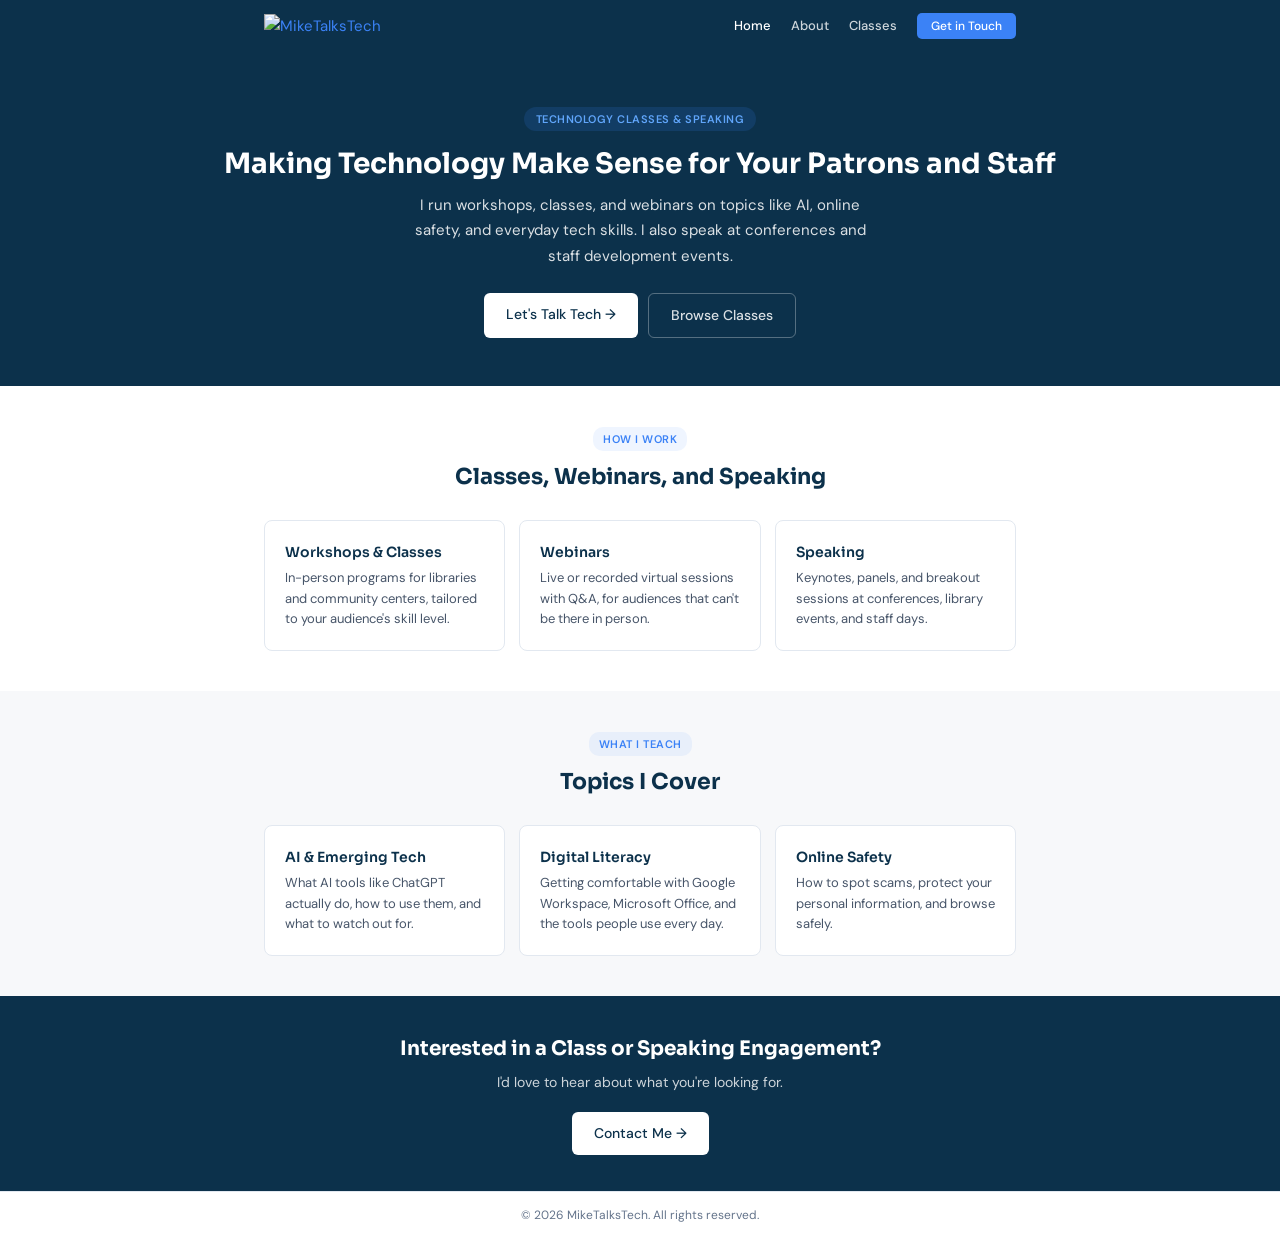
==== index.html @ 0e6a823e "Add files via upload" ====
<!DOCTYPE html>
<html lang="en">
<head>
  <meta charset="UTF-8">
  <meta name="viewport" content="width=device-width, initial-scale=1.0">
  <title>MikeTalksTech | Technology Workshops, Training & Speaking</title>
  <meta name="description" content="Workshops, classes, and talks that make technology approachable for libraries, businesses, and community organizations.">
  <link rel="stylesheet" href="style.css">
</head>
<body>

  <nav class="dark">
    <div class="nav-bar">
      <a href="index.html"><img src="images/logo.png" alt="MikeTalksTech"></a>
      <ul class="nav-links">
        <li><a href="index.html" class="on">Home</a></li>
        <li><a href="about.html">About</a></li>
        <li><a href="classes.html">Classes</a></li>
        <li><a href="contact.html" class="nav-btn">Get in Touch</a></li>
      </ul>
    </div>
  </nav>

  <section class="hero">
    <div class="hero-label">Technology Classes &amp; Speaking</div>
    <h1>Making Technology Make Sense for Your Patrons and Staff</h1>
    <p>I run workshops, classes, and webinars on topics like AI, online safety, and everyday tech skills. I also speak at conferences and staff development events.</p>
    <div class="btn-row">
      <a href="contact.html" class="btn btn-w">Let's Talk Tech &rarr;</a>
      <a href="classes.html" class="btn btn-ghost">Browse Classes</a>
    </div>
  </section>

  <section class="sec">
    <div class="w">
      <div class="sec-head">
        <div class="sec-label">How I Work</div>
        <h2>Classes, Webinars, and Speaking</h2>
      </div>
      <div class="row3">
        <div class="box">
          <h3>Workshops &amp; Classes</h3>
          <p>In-person programs for libraries and community centers, tailored to your audience's skill level.</p>
        </div>
        <div class="box">
          <h3>Webinars</h3>
          <p>Live or recorded virtual sessions with Q&amp;A, for audiences that can't be there in person.</p>
        </div>
        <div class="box">
          <h3>Speaking</h3>
          <p>Keynotes, panels, and breakout sessions at conferences, library events, and staff days.</p>
        </div>
      </div>
    </div>
  </section>

  <section class="sec sec-alt">
    <div class="w">
      <div class="sec-head">
        <div class="sec-label">What I Teach</div>
        <h2>Topics I Cover</h2>
      </div>
      <div class="row3">
        <div class="box">
          <h3>AI &amp; Emerging Tech</h3>
          <p>What AI tools like ChatGPT actually do, how to use them, and what to watch out for.</p>
        </div>
        <div class="box">
          <h3>Digital Literacy</h3>
          <p>Getting comfortable with Google Workspace, Microsoft Office, and the tools people use every day.</p>
        </div>
        <div class="box">
          <h3>Online Safety</h3>
          <p>How to spot scams, protect your personal information, and browse safely.</p>
        </div>
      </div>
    </div>
  </section>

  <section class="cta">
    <h2>Interested in a Class or Speaking Engagement?</h2>
    <p>I'd love to hear about what you're looking for.</p>
    <a href="contact.html" class="btn btn-w">Contact Me &rarr;</a>
  </section>

  <footer><p>&copy; 2026 MikeTalksTech. All rights reserved.</p></footer>

</body>
</html>
---- style.css ----
@import url('https://fonts.googleapis.com/css2?family=Sora:wght@400;500;600;700&family=DM+Sans:opsz,wght@9..40,400;9..40,500;9..40,600&display=swap');

/* Reset */
*, *::before, *::after { margin: 0; padding: 0; box-sizing: border-box; }

:root {
  --navy: #0C314B;
  --blue: #3B82F6;
  --blue-tint: #eef4ff;
  --surface: #f7f8fa;
  --text: #1e293b;
  --text-mid: #475569;
  --text-light: #64748b;
  --white: #ffffff;
  --border: #e2e8f0;
}

body {
  font-family: 'DM Sans', sans-serif;
  font-size: 15px;
  color: var(--text);
  background: var(--white);
  line-height: 1.65;
}

h1, h2, h3 { font-family: 'Sora', sans-serif; color: var(--navy); }
a { color: var(--blue); text-decoration: none; }
a:hover { color: var(--navy); }
img { max-width: 100%; display: block; }

/* Wrapper */
.w { max-width: 800px; margin: 0 auto; padding: 0 24px; }

/* ===== NAV ===== */
nav {
  border-bottom: 1px solid var(--border);
  background: var(--white);
  position: sticky;
  top: 0;
  z-index: 50;
}

nav.dark { background: var(--navy); border-bottom: none; }

.nav-bar {
  max-width: 800px;
  margin: 0 auto;
  padding: 0 24px;
  height: 50px;
  display: flex;
  align-items: center;
  justify-content: space-between;
}

.nav-bar img { height: 22px; width: auto; }

.nav-links { list-style: none; display: flex; gap: 20px; align-items: center; }

.nav-links a {
  font-size: 13px;
  font-weight: 500;
  color: var(--text-light);
}

.nav-links a:hover, .nav-links a.on { color: var(--navy); }

nav.dark .nav-links a { color: rgba(255,255,255,0.8); }
nav.dark .nav-links a:hover, nav.dark .nav-links a.on { color: #fff; }

.nav-btn {
  background: var(--blue);
  color: #fff !important;
  padding: 5px 14px;
  border-radius: 5px;
  font-size: 12px !important;
  font-weight: 500;
}

.nav-btn:hover { background: #2563eb; color: #fff !important; }

/* Mobile nav */
.menu-btn { display: none; background: none; border: none; cursor: pointer; }
.menu-btn span { display: block; width: 18px; height: 2px; background: var(--navy); margin: 4px 0; }
nav.dark .menu-btn span { background: #fff; }

/* ===== HERO ===== */
.hero {
  background: var(--navy);
  color: #fff;
  text-align: center;
  padding: 56px 24px 48px;
}

.hero h1 {
  color: #fff;
  font-size: 28px;
  font-weight: 700;
  margin-bottom: 12px;
  line-height: 1.2;
}

.hero p {
  color: rgba(255,255,255,0.85);
  font-size: 15px;
  max-width: 460px;
  margin: 0 auto 24px;
  line-height: 1.7;
}

.hero-label {
  display: inline-block;
  background: rgba(59,130,246,0.15);
  color: #60a5fa;
  font-size: 11px;
  font-weight: 600;
  letter-spacing: 0.5px;
  text-transform: uppercase;
  padding: 3px 12px;
  border-radius: 12px;
  margin-bottom: 16px;
}

/* ===== BUTTONS ===== */
.btn {
  display: inline-block;
  padding: 10px 22px;
  border-radius: 6px;
  font-family: 'DM Sans', sans-serif;
  font-size: 14px;
  font-weight: 500;
  border: none;
  cursor: pointer;
  text-align: center;
}

.btn-w { background: #fff; color: var(--navy); }
.btn-w:hover { background: #f0f0f0; color: var(--navy); }

.btn-b { background: var(--blue); color: #fff; }
.btn-b:hover { background: #2563eb; color: #fff; }

.btn-o { background: none; color: var(--navy); border: 1.5px solid var(--border); }
.btn-o:hover { border-color: var(--blue); color: var(--blue); }

.btn-ghost { background: none; color: rgba(255,255,255,0.85); border: 1.5px solid rgba(255,255,255,0.3); }
.btn-ghost:hover { color: #fff; background: rgba(255,255,255,0.06); }

.btn-row { display: flex; gap: 10px; justify-content: center; }

/* ===== SECTIONS ===== */
.sec { padding: 40px 0; }
.sec-alt { background: var(--surface); }

.sec-label {
  display: inline-block;
  background: rgba(59,130,246,0.08);
  color: var(--blue);
  font-size: 11px;
  font-weight: 600;
  letter-spacing: 0.5px;
  text-transform: uppercase;
  padding: 3px 10px;
  border-radius: 10px;
  margin-bottom: 8px;
}

.sec h2 { font-size: 22px; font-weight: 700; margin-bottom: 6px; }
.sec .sub { font-size: 14px; color: var(--text-mid); max-width: 440px; }
.sec-head { margin-bottom: 24px; text-align: center; }
.sec-head .sub { margin: 0 auto; }

/* ===== 3-COLUMN GRID ===== */
.row3 {
  display: grid;
  grid-template-columns: repeat(3, 1fr);
  gap: 14px;
}

.box {
  border: 1px solid var(--border);
  border-radius: 8px;
  padding: 20px;
  background: var(--white);
}

.box:hover { border-color: var(--blue); }

.box h3 { font-size: 14px; font-weight: 600; margin-bottom: 4px; }
.box p { font-size: 13px; color: var(--text-mid); line-height: 1.6; }

/* ===== CLASS TOPIC GROUPS ===== */
.topic-group { margin-bottom: 28px; padding-top: 24px; border-top: 1px solid var(--border); }
.topic-group:first-child { border-top: none; padding-top: 0; }
.topic-group:last-child { margin-bottom: 0; }

.topic-group h2 {
  font-size: 16px;
  font-weight: 700;
  margin-bottom: 10px;
}

.cls-grid {
  display: grid;
  grid-template-columns: repeat(3, 1fr);
  gap: 10px;
}

.cls {
  border: 1px solid var(--border);
  border-radius: 8px;
  padding: 14px 16px;
  background: var(--white);
}

.cls:hover { border-color: var(--blue); }

.cls h3 { font-size: 13px; font-weight: 600; margin-bottom: 2px; }

.cls-dur {
  font-size: 10px;
  font-weight: 500;
  color: var(--blue);
  display: block;
  margin-bottom: 6px;
}

.cls p { font-size: 12px; color: var(--text-mid); line-height: 1.55; margin: 0; }

/* ===== CTA BAR ===== */
.cta {
  background: var(--navy);
  color: #fff;
  text-align: center;
  padding: 36px 24px;
}

.cta h2 { color: #fff; font-size: 20px; margin-bottom: 6px; }
.cta p { color: rgba(255,255,255,0.8); font-size: 14px; margin-bottom: 18px; }

/* ===== PAGE HEADER ===== */
.pg-head {
  text-align: center;
  padding: 36px 0 20px;
}

.pg-head h1 { font-size: 24px; margin-bottom: 6px; }
.pg-head p { font-size: 14px; color: var(--text-mid); max-width: 420px; margin: 0 auto; }

.pg-head.dark {
  background: var(--navy);
  padding: 36px 24px 32px;
  margin-bottom: 32px;
}

.pg-head.dark h1 { color: #fff; }
.pg-head.dark p { color: rgba(255,255,255,0.8); }
.pg-head.dark .sec-label {
  background: rgba(59,130,246,0.15);
  color: #60a5fa;
}

/* ===== ABOUT ===== */
.bio {
  display: grid;
  grid-template-columns: 160px 1fr;
  gap: 28px;
  align-items: start;
}

.bio img {
  width: 160px;
  height: 160px;
  object-fit: cover;
  border-radius: 10px;
}

.bio p { font-size: 14px; color: var(--text-mid); line-height: 1.75; margin-bottom: 10px; }
.bio-btns { display: flex; gap: 8px; margin-top: 16px; }

/* ===== CONTACT ===== */
.contact-row {
  display: grid;
  grid-template-columns: 1fr 1fr;
  gap: 32px;
}

.contact-row p { font-size: 14px; color: var(--text-mid); line-height: 1.7; margin-bottom: 12px; }

.links { display: flex; gap: 8px; margin-top: 16px; }

.links a {
  width: 32px;
  height: 32px;
  border: 1px solid var(--border);
  border-radius: 6px;
  display: flex;
  align-items: center;
  justify-content: center;
  color: var(--text-light);
}

.links a:hover { border-color: var(--blue); color: var(--blue); }

.form-box {
  background: var(--surface);
  border: 1px solid var(--border);
  border-radius: 10px;
  padding: 20px;
}

.f { margin-bottom: 12px; }
.f label { display: block; font-size: 12px; font-weight: 500; color: var(--navy); margin-bottom: 3px; }

.f input, .f select, .f textarea {
  width: 100%;
  padding: 8px 10px;
  border: 1.5px solid var(--border);
  border-radius: 5px;
  font-family: 'DM Sans', sans-serif;
  font-size: 14px;
  color: var(--text);
  background: #fff;
}

.f input:focus, .f select:focus, .f textarea:focus { outline: none; border-color: var(--blue); }
.f textarea { resize: vertical; min-height: 80px; }

/* ===== FOOTER ===== */
footer {
  border-top: 1px solid var(--border);
  text-align: center;
  padding: 14px 0;
}

footer p { font-size: 12px; color: var(--text-light); }

/* ===== MOBILE ===== */
@media (max-width: 700px) {
  .nav-links { display: none; }
  .menu-btn { display: block; }
  .hero h1 { font-size: 22px; }
  .row3 { grid-template-columns: 1fr; }
  .cls-grid { grid-template-columns: 1fr; }
  .bio { grid-template-columns: 1fr; text-align: center; }
  .bio img { margin: 0 auto; }
  .bio-btns { justify-content: center; }
  .contact-row { grid-template-columns: 1fr; }
}
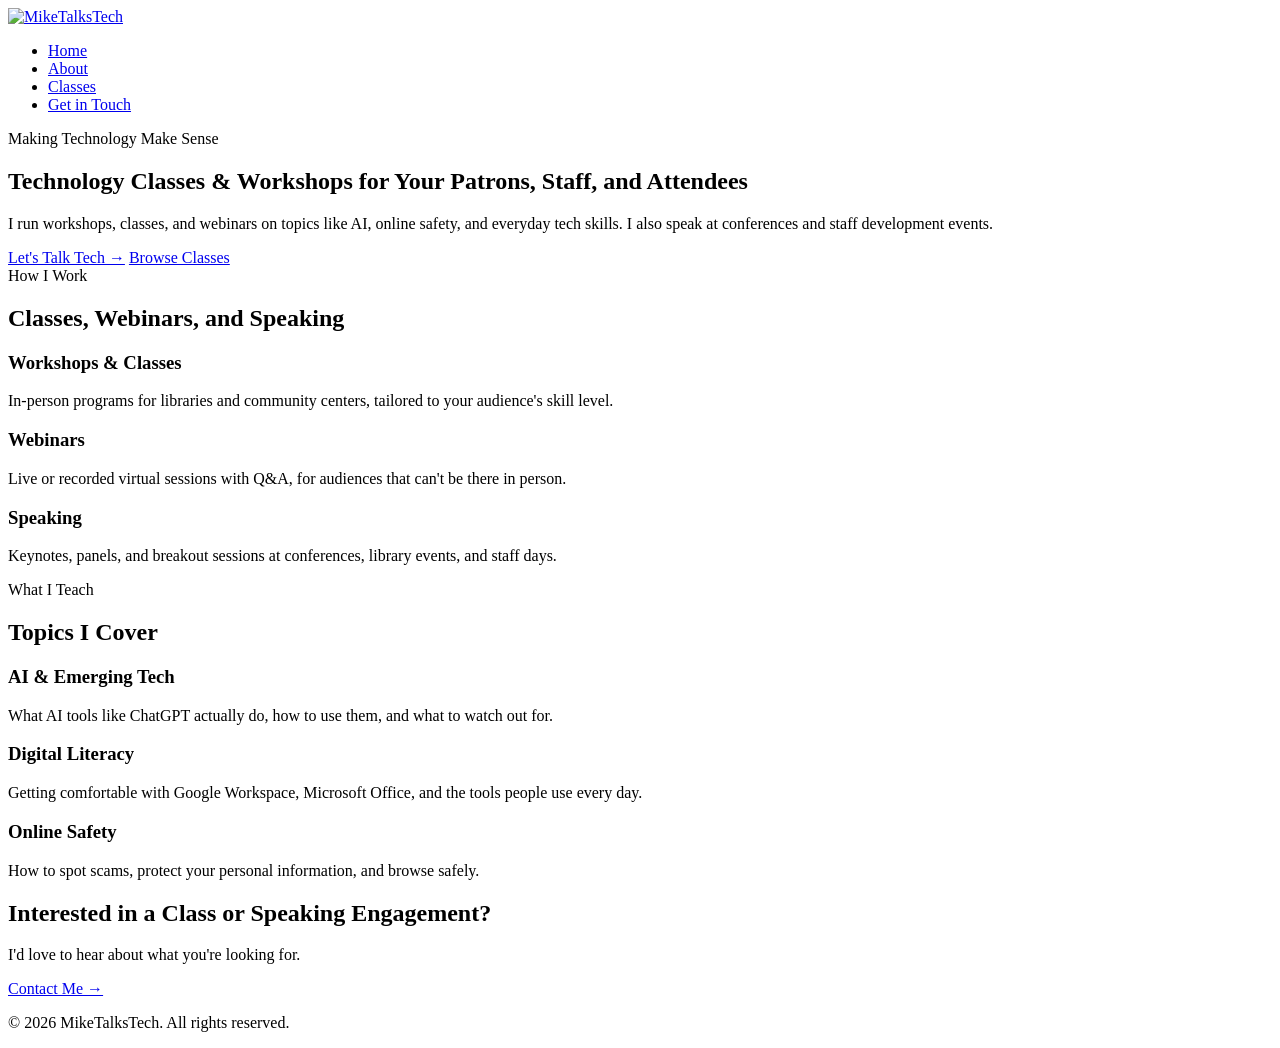
==== commit 017e1e17: "Update index.html" ====
--- a/index.html
+++ b/index.html
@@ -11,23 +11,23 @@
 
   <nav class="dark">
     <div class="nav-bar">
-      <a href="index.html"><img src="images/logo.png" alt="MikeTalksTech"></a>
+      <a href="/"><img src="images/logo.png" alt="MikeTalksTech"></a>
       <ul class="nav-links">
-        <li><a href="index.html" class="on">Home</a></li>
-        <li><a href="about.html">About</a></li>
-        <li><a href="classes.html">Classes</a></li>
-        <li><a href="contact.html" class="nav-btn">Get in Touch</a></li>
+        <li><a href="/" class="on">Home</a></li>
+        <li><a href="/about/">About</a></li>
+        <li><a href="/classes/">Classes</a></li>
+        <li><a href="/contact/" class="nav-btn">Get in Touch</a></li>
       </ul>
     </div>
   </nav>
 
   <section class="hero">
-    <div class="hero-label">Technology Classes &amp; Speaking</div>
-    <h1>Making Technology Make Sense for Your Patrons and Staff</h1>
+    <div class="hero-label">Making Technology Make Sense</div>
+    <h1>Technology Classes &amp; Workshops for Your Patrons, Staff, and Attendees</h1>
     <p>I run workshops, classes, and webinars on topics like AI, online safety, and everyday tech skills. I also speak at conferences and staff development events.</p>
     <div class="btn-row">
-      <a href="contact.html" class="btn btn-w">Let's Talk Tech &rarr;</a>
-      <a href="classes.html" class="btn btn-ghost">Browse Classes</a>
+      <a href="/contact/" class="btn btn-w">Let's Talk Tech &rarr;</a>
+      <a href="/classes/" class="btn btn-ghost">Browse Classes</a>
     </div>
   </section>
 
@@ -80,7 +80,7 @@
   <section class="cta">
     <h2>Interested in a Class or Speaking Engagement?</h2>
     <p>I'd love to hear about what you're looking for.</p>
-    <a href="contact.html" class="btn btn-w">Contact Me &rarr;</a>
+    <a href="/contact/" class="btn btn-w">Contact Me &rarr;</a>
   </section>
 
   <footer><p>&copy; 2026 MikeTalksTech. All rights reserved.</p></footer>
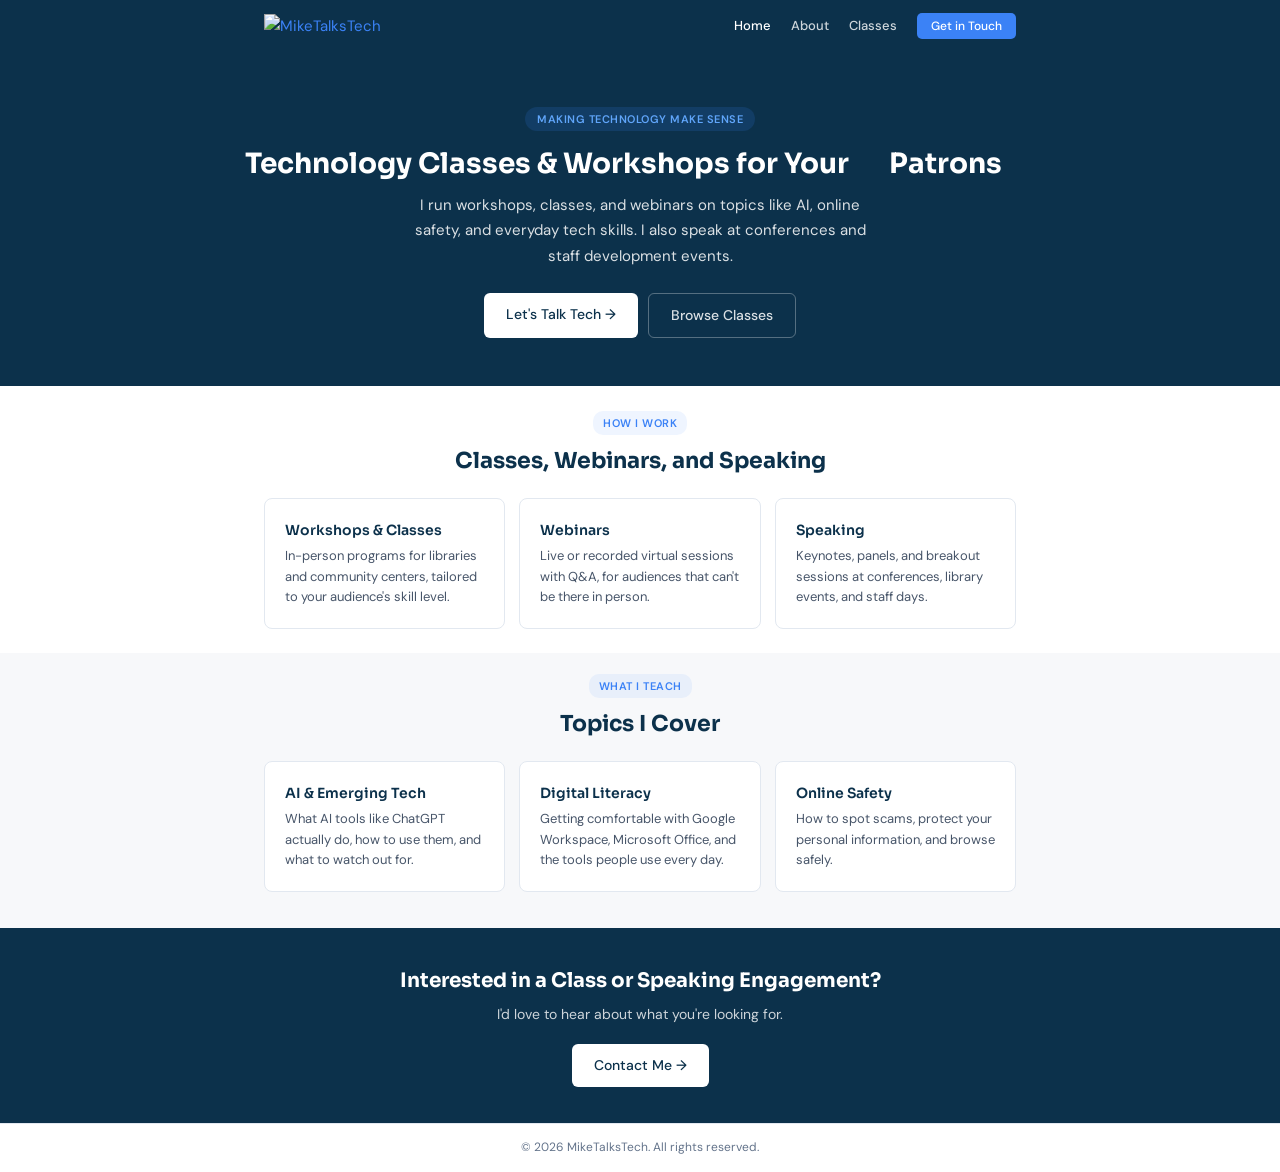
==== commit bcfd3441: "Add files via upload" ====
--- a/index.html
+++ b/index.html
@@ -23,7 +23,7 @@
 
   <section class="hero">
     <div class="hero-label">Making Technology Make Sense</div>
-    <h1>Technology Classes &amp; Workshops for Your Patrons, Staff, and Attendees</h1>
+    <h1>Technology Classes &amp; Workshops for Your <span id="rotate">Patrons</span></h1>
     <p>I run workshops, classes, and webinars on topics like AI, online safety, and everyday tech skills. I also speak at conferences and staff development events.</p>
     <div class="btn-row">
       <a href="/contact/" class="btn btn-w">Let's Talk Tech &rarr;</a>
@@ -85,5 +85,20 @@
 
   <footer><p>&copy; 2026 MikeTalksTech. All rights reserved.</p></footer>
 
+  <script>
+  (function() {
+    var words = ["Patrons", "Staff", "Library", "Community", "Organization"];
+    var el = document.getElementById("rotate");
+    var i = 0;
+    setInterval(function() {
+      el.style.opacity = 0;
+      setTimeout(function() {
+        i = (i + 1) % words.length;
+        el.textContent = words[i];
+        el.style.opacity = 1;
+      }, 300);
+    }, 2500);
+  })();
+  </script>
 </body>
 </html>
--- a/style.css
+++ b/style.css
@@ -0,0 +1,362 @@
+@import url('https://fonts.googleapis.com/css2?family=Sora:wght@400;500;600;700&family=DM+Sans:opsz,wght@9..40,400;9..40,500;9..40,600&display=swap');
+
+/* Reset */
+*, *::before, *::after { margin: 0; padding: 0; box-sizing: border-box; }
+
+:root {
+  --navy: #0C314B;
+  --blue: #3B82F6;
+  --blue-tint: #eef4ff;
+  --surface: #f7f8fa;
+  --text: #1e293b;
+  --text-mid: #475569;
+  --text-light: #64748b;
+  --white: #ffffff;
+  --border: #e2e8f0;
+}
+
+body {
+  font-family: 'DM Sans', sans-serif;
+  font-size: 15px;
+  color: var(--text);
+  background: var(--white);
+  line-height: 1.65;
+}
+
+h1, h2, h3 { font-family: 'Sora', sans-serif; color: var(--navy); }
+a { color: var(--blue); text-decoration: none; }
+a:hover { color: var(--navy); }
+img { max-width: 100%; display: block; }
+
+/* Wrapper */
+.w { max-width: 800px; margin: 0 auto; padding: 0 24px; }
+
+/* ===== NAV ===== */
+nav {
+  border-bottom: 1px solid var(--border);
+  background: var(--white);
+  position: sticky;
+  top: 0;
+  z-index: 50;
+}
+
+nav.dark { background: var(--navy); border-bottom: none; }
+
+.nav-bar {
+  max-width: 800px;
+  margin: 0 auto;
+  padding: 0 24px;
+  height: 50px;
+  display: flex;
+  align-items: center;
+  justify-content: space-between;
+}
+
+.nav-bar img { height: 22px; width: auto; }
+
+.nav-links { list-style: none; display: flex; gap: 20px; align-items: center; }
+
+.nav-links a {
+  font-size: 13px;
+  font-weight: 500;
+  color: var(--text-light);
+}
+
+.nav-links a:hover, .nav-links a.on { color: var(--navy); }
+
+nav.dark .nav-links a { color: rgba(255,255,255,0.8); }
+nav.dark .nav-links a:hover, nav.dark .nav-links a.on { color: #fff; }
+
+.nav-btn {
+  background: var(--blue);
+  color: #fff !important;
+  padding: 5px 14px;
+  border-radius: 5px;
+  font-size: 12px !important;
+  font-weight: 500;
+}
+
+.nav-btn:hover { background: #2563eb; color: #fff !important; }
+
+/* Mobile nav */
+.menu-btn { display: none; background: none; border: none; cursor: pointer; }
+.menu-btn span { display: block; width: 18px; height: 2px; background: var(--navy); margin: 4px 0; }
+nav.dark .menu-btn span { background: #fff; }
+
+/* ===== HERO ===== */
+.hero {
+  background: var(--navy);
+  color: #fff;
+  text-align: center;
+  padding: 56px 24px 48px;
+}
+
+.hero h1 {
+  color: #fff;
+  font-size: 28px;
+  font-weight: 700;
+  margin-bottom: 12px;
+  line-height: 1.2;
+}
+
+.hero h1 #rotate {
+  display: inline-block;
+  color: var(--blue-soft);
+  transition: opacity 0.3s ease;
+  min-width: 180px;
+}
+
+.hero p {
+  color: rgba(255,255,255,0.85);
+  font-size: 15px;
+  max-width: 460px;
+  margin: 0 auto 24px;
+  line-height: 1.7;
+}
+
+.hero-label {
+  display: inline-block;
+  background: rgba(59,130,246,0.15);
+  color: #60a5fa;
+  font-size: 11px;
+  font-weight: 600;
+  letter-spacing: 0.5px;
+  text-transform: uppercase;
+  padding: 3px 12px;
+  border-radius: 12px;
+  margin-bottom: 16px;
+}
+
+/* ===== BUTTONS ===== */
+.btn {
+  display: inline-block;
+  padding: 10px 22px;
+  border-radius: 6px;
+  font-family: 'DM Sans', sans-serif;
+  font-size: 14px;
+  font-weight: 500;
+  border: none;
+  cursor: pointer;
+  text-align: center;
+}
+
+.btn-w { background: #fff; color: var(--navy); }
+.btn-w:hover { background: #f0f0f0; color: var(--navy); }
+
+.btn-b { background: var(--blue); color: #fff; }
+.btn-b:hover { background: #2563eb; color: #fff; }
+
+.btn-o { background: none; color: var(--navy); border: 1.5px solid var(--border); }
+.btn-o:hover { border-color: var(--blue); color: var(--blue); }
+
+.btn-ghost { background: none; color: rgba(255,255,255,0.85); border: 1.5px solid rgba(255,255,255,0.3); }
+.btn-ghost:hover { color: #fff; background: rgba(255,255,255,0.06); }
+
+.btn-row { display: flex; gap: 10px; justify-content: center; }
+
+/* ===== SECTIONS ===== */
+.sec { padding: 24px 0; }
+.sec-alt { background: var(--surface); padding-top: 20px; padding-bottom: 36px; }
+
+.sec-label {
+  display: inline-block;
+  background: rgba(59,130,246,0.08);
+  color: var(--blue);
+  font-size: 11px;
+  font-weight: 600;
+  letter-spacing: 0.5px;
+  text-transform: uppercase;
+  padding: 3px 10px;
+  border-radius: 10px;
+  margin-bottom: 8px;
+}
+
+.sec h2 { font-size: 22px; font-weight: 700; margin-bottom: 6px; }
+.sec .sub { font-size: 14px; color: var(--text-mid); max-width: 440px; }
+.sec-head { margin-bottom: 18px; text-align: center; }
+.sec-head .sub { margin: 0 auto; }
+
+/* ===== 3-COLUMN GRID ===== */
+.row3 {
+  display: grid;
+  grid-template-columns: repeat(3, 1fr);
+  gap: 14px;
+}
+
+.box {
+  border: 1px solid var(--border);
+  border-radius: 8px;
+  padding: 20px;
+  background: var(--white);
+}
+
+.box:hover { border-color: var(--blue); }
+
+.box h3 { font-size: 14px; font-weight: 600; margin-bottom: 4px; }
+.box p { font-size: 13px; color: var(--text-mid); line-height: 1.6; }
+
+/* ===== CLASS TOPIC GROUPS ===== */
+.topic-group { margin-bottom: 28px; padding-top: 24px; border-top: 1px solid var(--border); }
+.topic-group:first-child { border-top: none; padding-top: 0; }
+.topic-group:last-child { margin-bottom: 0; }
+
+.topic-group h2 {
+  font-size: 16px;
+  font-weight: 700;
+  margin-bottom: 10px;
+}
+
+.cls-grid {
+  display: grid;
+  grid-template-columns: repeat(3, 1fr);
+  gap: 10px;
+}
+
+.cls {
+  border: 1px solid var(--border);
+  border-radius: 8px;
+  padding: 14px 16px;
+  background: var(--white);
+}
+
+.cls:hover { border-color: var(--blue); }
+
+.cls h3 { font-size: 13px; font-weight: 600; margin-bottom: 2px; }
+
+.cls-dur {
+  font-size: 10px;
+  font-weight: 500;
+  color: var(--blue);
+  display: block;
+  margin-bottom: 6px;
+}
+
+.cls p { font-size: 12px; color: var(--text-mid); line-height: 1.55; margin: 0; }
+
+.cls-note {
+  font-size: 11px;
+  color: var(--text-light);
+  font-style: italic;
+  margin-top: 6px;
+}
+
+/* ===== CTA BAR ===== */
+.cta {
+  background: var(--navy);
+  color: #fff;
+  text-align: center;
+  padding: 36px 24px;
+}
+
+.cta h2 { color: #fff; font-size: 20px; margin-bottom: 6px; }
+.cta p { color: rgba(255,255,255,0.8); font-size: 14px; margin-bottom: 18px; }
+
+/* ===== PAGE HEADER ===== */
+.pg-head {
+  text-align: center;
+  padding: 36px 0 20px;
+}
+
+.pg-head h1 { font-size: 24px; margin-bottom: 6px; }
+.pg-head p { font-size: 14px; color: var(--text-mid); max-width: 420px; margin: 0 auto; }
+
+.pg-head.dark {
+  background: var(--navy);
+  padding: 36px 24px 32px;
+  margin-bottom: 32px;
+}
+
+.pg-head.dark h1 { color: #fff; }
+.pg-head.dark p { color: rgba(255,255,255,0.8); }
+.pg-head.dark .sec-label {
+  background: rgba(59,130,246,0.15);
+  color: #60a5fa;
+}
+
+/* ===== ABOUT ===== */
+.bio {
+  display: grid;
+  grid-template-columns: 160px 1fr;
+  gap: 28px;
+  align-items: start;
+}
+
+.bio img {
+  width: 160px;
+  height: 160px;
+  object-fit: cover;
+  border-radius: 10px;
+}
+
+.bio p { font-size: 14px; color: var(--text-mid); line-height: 1.75; margin-bottom: 10px; }
+.bio-btns { display: flex; gap: 8px; margin-top: 16px; }
+
+/* ===== CONTACT ===== */
+.contact-row {
+  display: grid;
+  grid-template-columns: 1fr 1fr;
+  gap: 32px;
+}
+
+.contact-row p { font-size: 14px; color: var(--text-mid); line-height: 1.7; margin-bottom: 12px; }
+
+.links { display: flex; gap: 8px; margin-top: 16px; }
+
+.links a {
+  width: 32px;
+  height: 32px;
+  border: 1px solid var(--border);
+  border-radius: 6px;
+  display: flex;
+  align-items: center;
+  justify-content: center;
+  color: var(--text-light);
+}
+
+.links a:hover { border-color: var(--blue); color: var(--blue); }
+
+.form-box {
+  background: var(--surface);
+  border: 1px solid var(--border);
+  border-radius: 10px;
+  padding: 20px;
+}
+
+.f { margin-bottom: 12px; }
+.f label { display: block; font-size: 12px; font-weight: 500; color: var(--navy); margin-bottom: 3px; }
+
+.f input, .f select, .f textarea {
+  width: 100%;
+  padding: 8px 10px;
+  border: 1.5px solid var(--border);
+  border-radius: 5px;
+  font-family: 'DM Sans', sans-serif;
+  font-size: 14px;
+  color: var(--text);
+  background: #fff;
+}
+
+.f input:focus, .f select:focus, .f textarea:focus { outline: none; border-color: var(--blue); }
+.f textarea { resize: vertical; min-height: 80px; }
+
+/* ===== FOOTER ===== */
+footer {
+  border-top: 1px solid var(--border);
+  text-align: center;
+  padding: 14px 0;
+}
+
+footer p { font-size: 12px; color: var(--text-light); }
+
+/* ===== MOBILE ===== */
+@media (max-width: 700px) {
+  .nav-links { display: none; }
+  .menu-btn { display: block; }
+  .hero h1 { font-size: 22px; }
+  .row3 { grid-template-columns: 1fr; }
+  .cls-grid { grid-template-columns: 1fr; }
+  .bio { grid-template-columns: 1fr; text-align: center; }
+  .bio img { margin: 0 auto; }
+  .bio-btns { justify-content: center; }
+  .contact-row { grid-template-columns: 1fr; }
+}
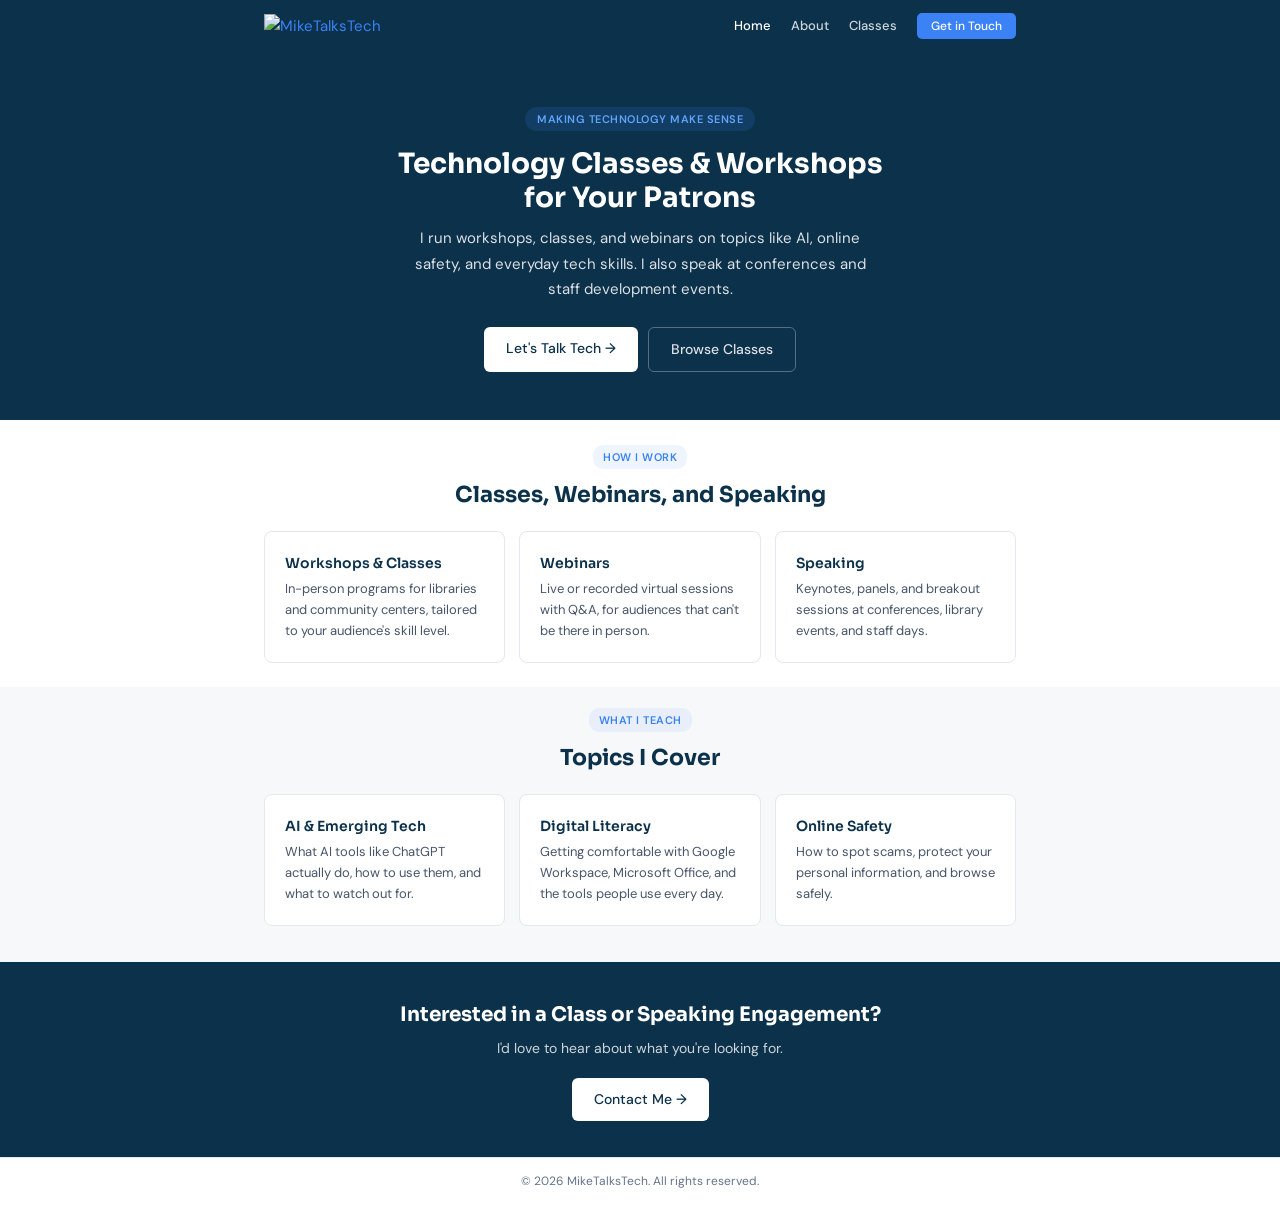
==== commit 793f64df: "Add files via upload" ====
--- a/index.html
+++ b/index.html
@@ -23,7 +23,7 @@
 
   <section class="hero">
     <div class="hero-label">Making Technology Make Sense</div>
-    <h1>Technology Classes &amp; Workshops for Your <span id="rotate">Patrons</span></h1>
+    <h1>Technology Classes &amp; Workshops<br>for Your <span id="rotate">Patrons</span></h1>
     <p>I run workshops, classes, and webinars on topics like AI, online safety, and everyday tech skills. I also speak at conferences and staff development events.</p>
     <div class="btn-row">
       <a href="/contact/" class="btn btn-w">Let's Talk Tech &rarr;</a>
@@ -86,19 +86,20 @@
   <footer><p>&copy; 2026 MikeTalksTech. All rights reserved.</p></footer>
 
   <script>
-  (function() {
-    var words = ["Patrons", "Staff", "Library", "Community", "Organization"];
-    var el = document.getElementById("rotate");
-    var i = 0;
-    setInterval(function() {
-      el.style.opacity = 0;
-      setTimeout(function() {
-        i = (i + 1) % words.length;
-        el.textContent = words[i];
-        el.style.opacity = 1;
-      }, 300);
-    }, 2500);
-  })();
+  var words = ["Patrons", "Staff", "Library", "Community", "Organization"];
+  var el = document.getElementById("rotate");
+  el.innerHTML = "<span>" + words[0] + "</span>";
+  var i = 0;
+  setInterval(function() {
+    var s = el.querySelector("span");
+    s.className = "up";
+    setTimeout(function() {
+      i = (i + 1) % words.length;
+      s.textContent = words[i];
+      s.className = "below";
+      setTimeout(function() { s.className = ""; }, 20);
+    }, 350);
+  }, 2500);
   </script>
 </body>
 </html>
--- a/style.css
+++ b/style.css
@@ -99,12 +99,23 @@
   line-height: 1.2;
 }
 
-.hero h1 #rotate {
+#rotate {
+  display: inline-block;
+  overflow: hidden;
+  height: 1.2em;
+  vertical-align: bottom;
+}
+
+#rotate span {
   display: inline-block;
   color: var(--blue-soft);
-  transition: opacity 0.3s ease;
-  min-width: 180px;
-}
+  transition: transform 0.35s ease, opacity 0.35s ease;
+  transform: translateY(0);
+  opacity: 1;
+}
+
+#rotate span.up { transform: translateY(-100%); opacity: 0; }
+#rotate span.below { transform: translateY(100%); opacity: 0; transition: none; }
 
 .hero p {
   color: rgba(255,255,255,0.85);
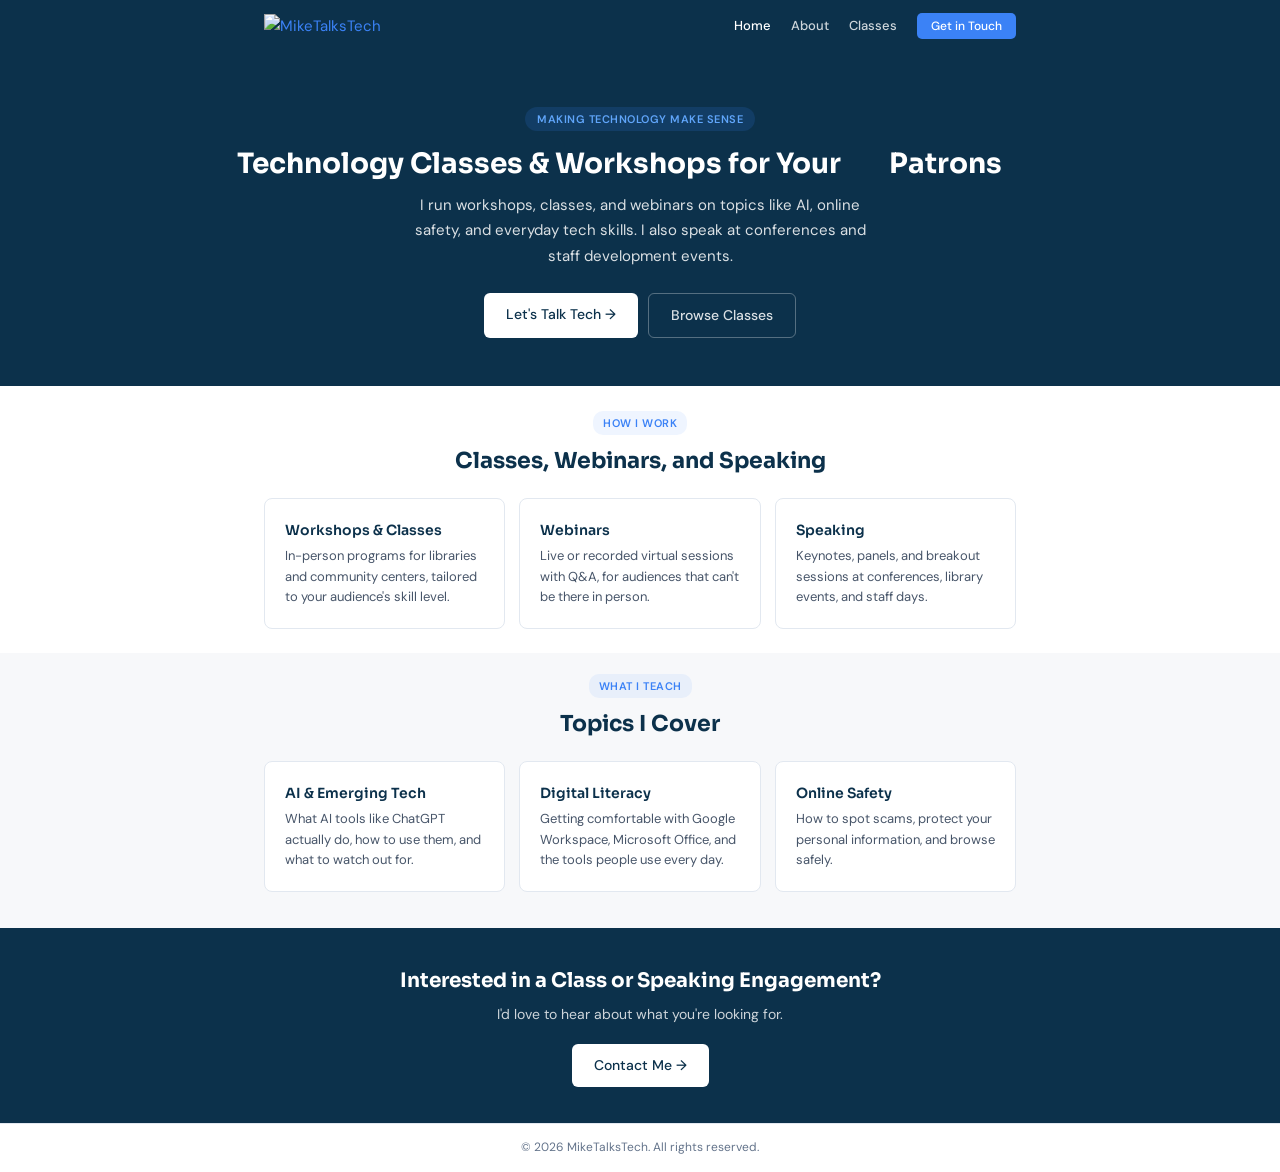
==== commit aa5067f0: "Add files via upload" ====
--- a/index.html
+++ b/index.html
@@ -23,7 +23,7 @@
 
   <section class="hero">
     <div class="hero-label">Making Technology Make Sense</div>
-    <h1>Technology Classes &amp; Workshops<br>for Your <span id="rotate">Patrons</span></h1>
+    <h1>Technology Classes &amp; Workshops for Your <span id="rotate">Patrons</span></h1>
     <p>I run workshops, classes, and webinars on topics like AI, online safety, and everyday tech skills. I also speak at conferences and staff development events.</p>
     <div class="btn-row">
       <a href="/contact/" class="btn btn-w">Let's Talk Tech &rarr;</a>
--- a/style.css
+++ b/style.css
@@ -103,7 +103,9 @@
   display: inline-block;
   overflow: hidden;
   height: 1.2em;
+  width: 7em;
   vertical-align: bottom;
+  text-align: center;
 }
 
 #rotate span {
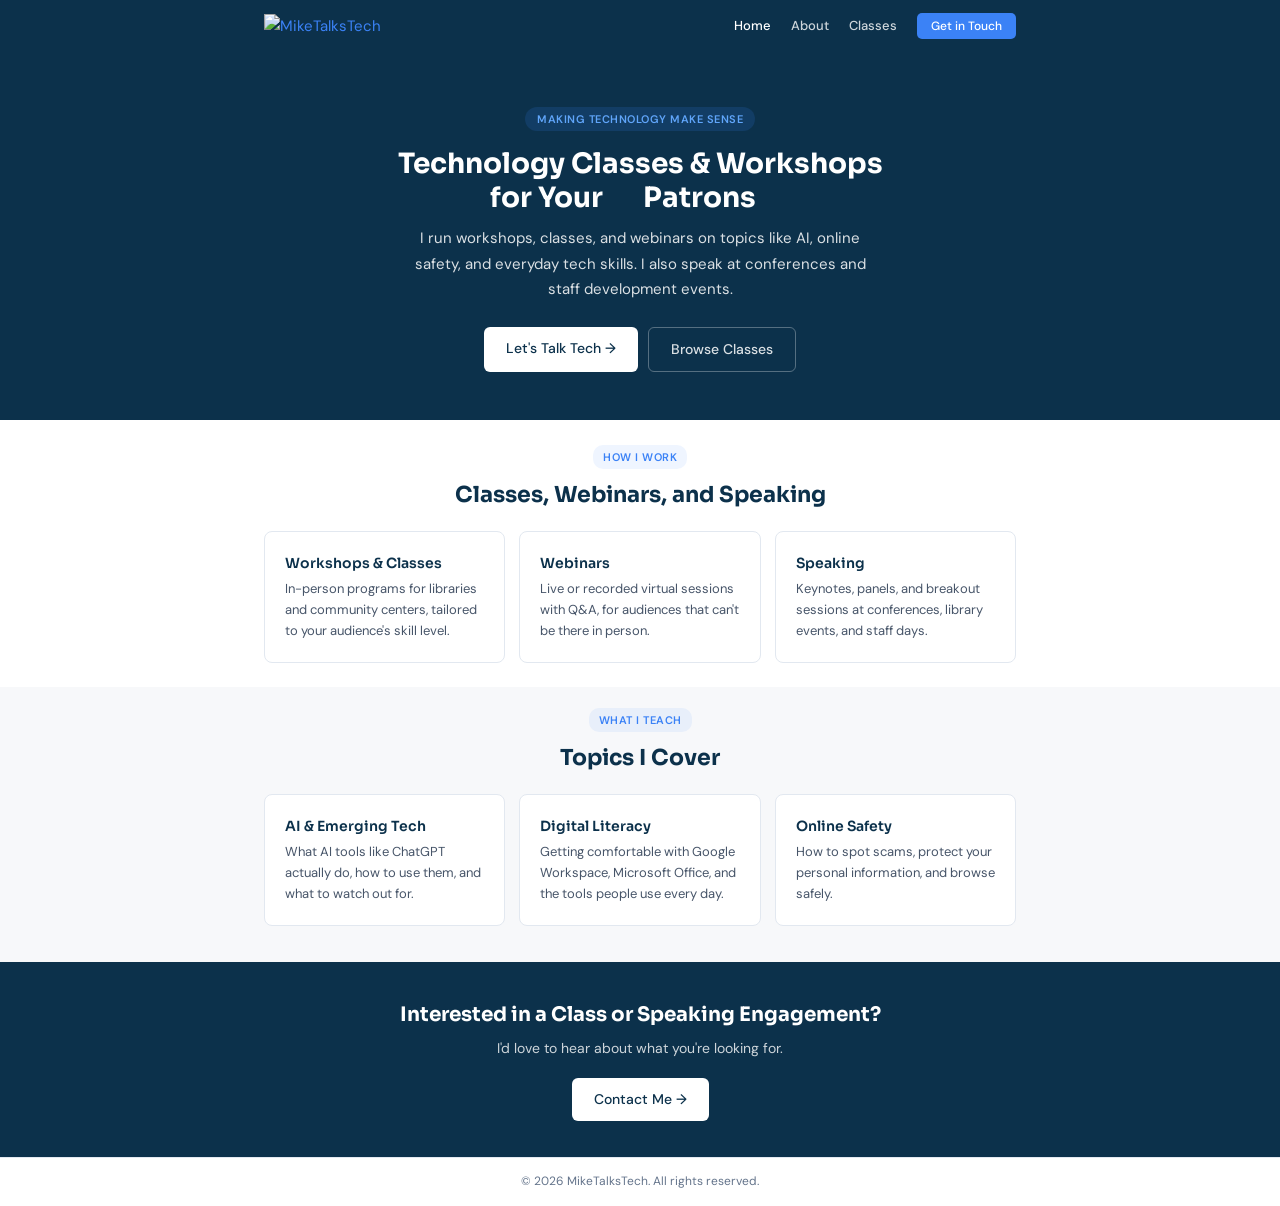
==== commit f2f6c076: "Add files via upload" ====
--- a/index.html
+++ b/index.html
@@ -23,7 +23,7 @@
 
   <section class="hero">
     <div class="hero-label">Making Technology Make Sense</div>
-    <h1>Technology Classes &amp; Workshops for Your <span id="rotate">Patrons</span></h1>
+    <h1>Technology Classes &amp; Workshops<br>for Your <span id="rotate">Patrons</span></h1>
     <p>I run workshops, classes, and webinars on topics like AI, online safety, and everyday tech skills. I also speak at conferences and staff development events.</p>
     <div class="btn-row">
       <a href="/contact/" class="btn btn-w">Let's Talk Tech &rarr;</a>
@@ -88,17 +88,14 @@
   <script>
   var words = ["Patrons", "Staff", "Library", "Community", "Organization"];
   var el = document.getElementById("rotate");
-  el.innerHTML = "<span>" + words[0] + "</span>";
   var i = 0;
   setInterval(function() {
-    var s = el.querySelector("span");
-    s.className = "up";
+    el.style.opacity = "0";
     setTimeout(function() {
       i = (i + 1) % words.length;
-      s.textContent = words[i];
-      s.className = "below";
-      setTimeout(function() { s.className = ""; }, 20);
-    }, 350);
+      el.textContent = words[i];
+      el.style.opacity = "1";
+    }, 300);
   }, 2500);
   </script>
 </body>
--- a/style.css
+++ b/style.css
@@ -101,23 +101,11 @@
 
 #rotate {
   display: inline-block;
-  overflow: hidden;
-  height: 1.2em;
-  width: 7em;
-  vertical-align: bottom;
-  text-align: center;
-}
-
-#rotate span {
-  display: inline-block;
+  width: 6.5em;
+  text-align: center;
   color: var(--blue-soft);
-  transition: transform 0.35s ease, opacity 0.35s ease;
-  transform: translateY(0);
-  opacity: 1;
-}
-
-#rotate span.up { transform: translateY(-100%); opacity: 0; }
-#rotate span.below { transform: translateY(100%); opacity: 0; transition: none; }
+  transition: opacity 0.3s;
+}
 
 .hero p {
   color: rgba(255,255,255,0.85);
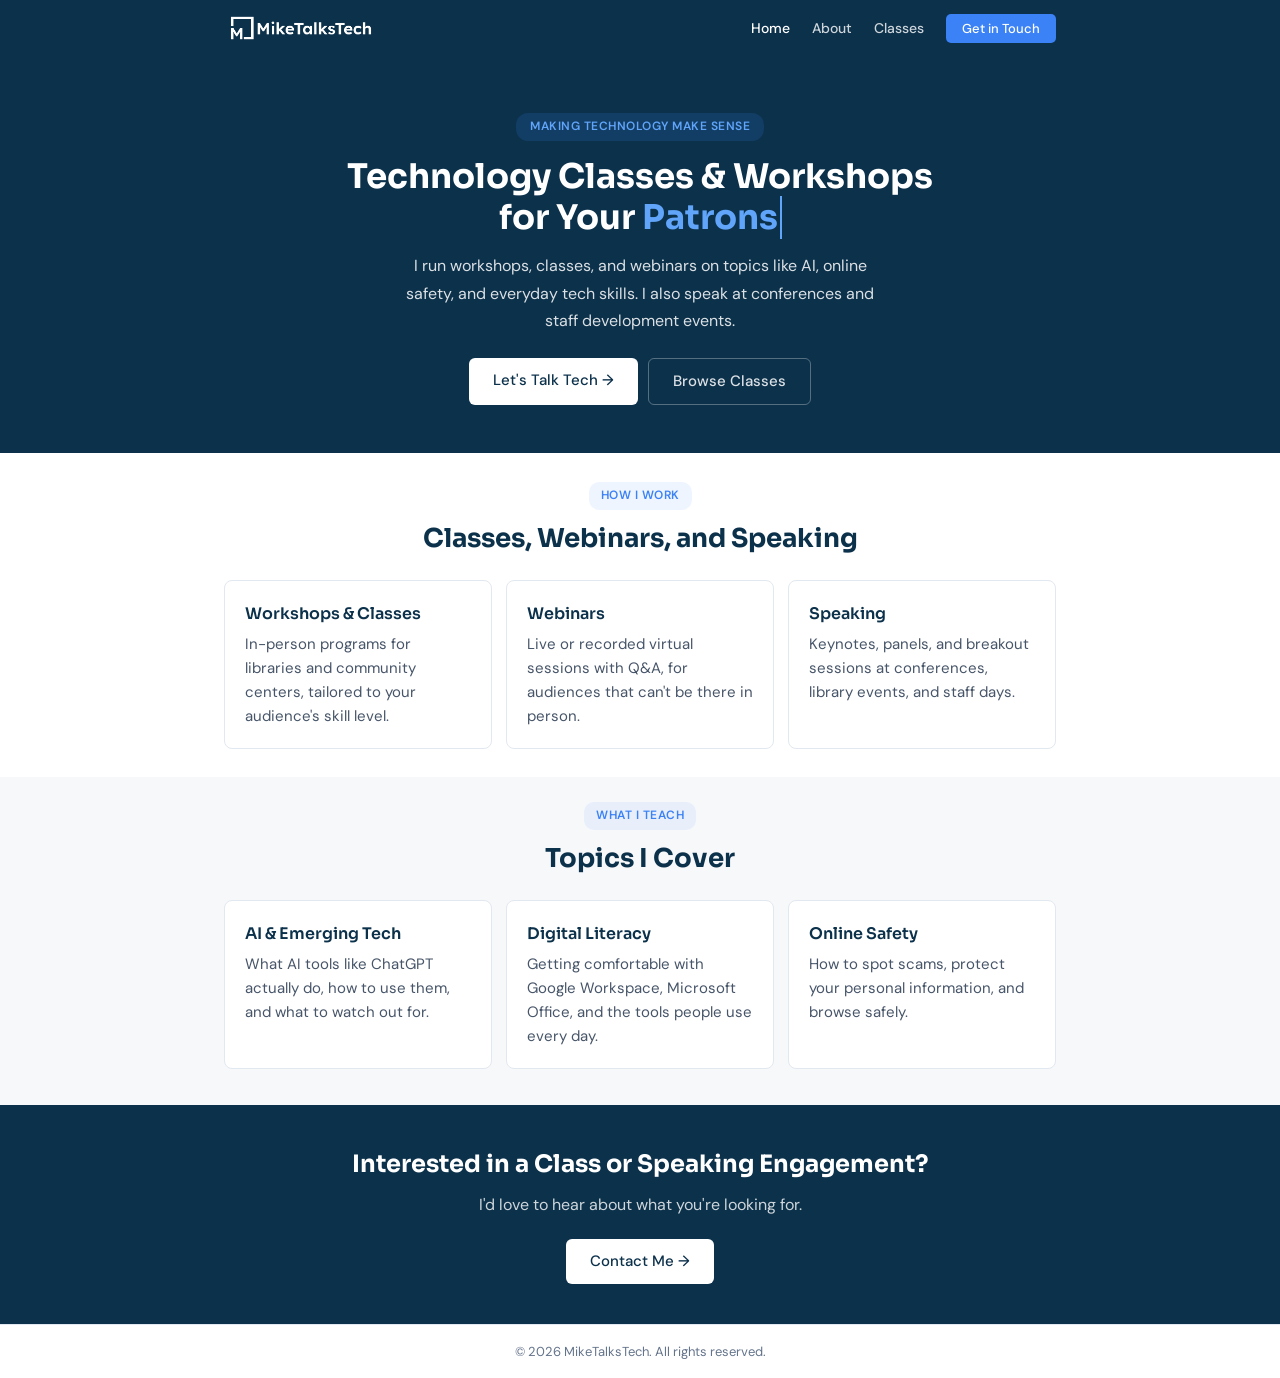
==== commit 7077f163: "Add files via upload" ====
--- a/index.html
+++ b/index.html
@@ -89,14 +89,36 @@
   var words = ["Patrons", "Staff", "Library", "Community", "Organization"];
   var el = document.getElementById("rotate");
   var i = 0;
-  setInterval(function() {
-    el.style.opacity = "0";
-    setTimeout(function() {
+  var speed = 60;
+
+  function typeWord(word, callback) {
+    var c = 0;
+    el.textContent = "";
+    var t = setInterval(function() {
+      el.textContent = word.substring(0, c + 1);
+      c++;
+      if (c >= word.length) { clearInterval(t); if (callback) setTimeout(callback, 1800); }
+    }, speed);
+  }
+
+  function deleteWord(callback) {
+    var text = el.textContent;
+    var c = text.length;
+    var t = setInterval(function() {
+      c--;
+      el.textContent = text.substring(0, c);
+      if (c <= 0) { clearInterval(t); if (callback) setTimeout(callback, 200); }
+    }, speed / 2);
+  }
+
+  function cycle() {
+    deleteWord(function() {
       i = (i + 1) % words.length;
-      el.textContent = words[i];
-      el.style.opacity = "1";
-    }, 300);
-  }, 2500);
+      typeWord(words[i], cycle);
+    });
+  }
+
+  setTimeout(cycle, 2000);
   </script>
 </body>
 </html>
--- a/style.css
+++ b/style.css
@@ -6,6 +6,7 @@
 :root {
   --navy: #0C314B;
   --blue: #3B82F6;
+  --blue-soft: #60a5fa;
   --blue-tint: #eef4ff;
   --surface: #f7f8fa;
   --text: #1e293b;
@@ -17,7 +18,7 @@
 
 body {
   font-family: 'DM Sans', sans-serif;
-  font-size: 15px;
+  font-size: 16px;
   color: var(--text);
   background: var(--white);
   line-height: 1.65;
@@ -29,7 +30,7 @@
 img { max-width: 100%; display: block; }
 
 /* Wrapper */
-.w { max-width: 800px; margin: 0 auto; padding: 0 24px; }
+.w { max-width: 880px; margin: 0 auto; padding: 0 24px; }
 
 /* ===== NAV ===== */
 nav {
@@ -43,21 +44,21 @@
 nav.dark { background: var(--navy); border-bottom: none; }
 
 .nav-bar {
-  max-width: 800px;
+  max-width: 880px;
   margin: 0 auto;
   padding: 0 24px;
-  height: 50px;
+  height: 56px;
   display: flex;
   align-items: center;
   justify-content: space-between;
 }
 
-.nav-bar img { height: 22px; width: auto; }
-
-.nav-links { list-style: none; display: flex; gap: 20px; align-items: center; }
+.nav-bar img { height: 32px; width: auto; }
+
+.nav-links { list-style: none; display: flex; gap: 22px; align-items: center; }
 
 .nav-links a {
-  font-size: 13px;
+  font-size: 14px;
   font-weight: 500;
   color: var(--text-light);
 }
@@ -70,9 +71,9 @@
 .nav-btn {
   background: var(--blue);
   color: #fff !important;
-  padding: 5px 14px;
+  padding: 6px 16px;
   border-radius: 5px;
-  font-size: 12px !important;
+  font-size: 13px !important;
   font-weight: 500;
 }
 
@@ -93,24 +94,25 @@
 
 .hero h1 {
   color: #fff;
-  font-size: 28px;
+  font-size: 34px;
   font-weight: 700;
-  margin-bottom: 12px;
+  margin-bottom: 14px;
   line-height: 1.2;
 }
 
 #rotate {
-  display: inline-block;
-  width: 6.5em;
-  text-align: center;
   color: var(--blue-soft);
-  transition: opacity 0.3s;
-}
+  border-right: 2px solid var(--blue-soft);
+  padding-right: 2px;
+  animation: blink 0.7s step-end infinite;
+}
+
+@keyframes blink { 0%,100% { border-color: var(--blue-soft); } 50% { border-color: transparent; } }
 
 .hero p {
   color: rgba(255,255,255,0.85);
-  font-size: 15px;
-  max-width: 460px;
+  font-size: 16px;
+  max-width: 500px;
   margin: 0 auto 24px;
   line-height: 1.7;
 }
@@ -119,11 +121,11 @@
   display: inline-block;
   background: rgba(59,130,246,0.15);
   color: #60a5fa;
-  font-size: 11px;
+  font-size: 12px;
   font-weight: 600;
   letter-spacing: 0.5px;
   text-transform: uppercase;
-  padding: 3px 12px;
+  padding: 4px 14px;
   border-radius: 12px;
   margin-bottom: 16px;
 }
@@ -131,10 +133,10 @@
 /* ===== BUTTONS ===== */
 .btn {
   display: inline-block;
-  padding: 10px 22px;
+  padding: 10px 24px;
   border-radius: 6px;
   font-family: 'DM Sans', sans-serif;
-  font-size: 14px;
+  font-size: 15px;
   font-weight: 500;
   border: none;
   cursor: pointer;
@@ -156,25 +158,25 @@
 .btn-row { display: flex; gap: 10px; justify-content: center; }
 
 /* ===== SECTIONS ===== */
-.sec { padding: 24px 0; }
-.sec-alt { background: var(--surface); padding-top: 20px; padding-bottom: 36px; }
+.sec { padding: 28px 0; }
+.sec-alt { background: var(--surface); padding-top: 24px; padding-bottom: 36px; }
 
 .sec-label {
   display: inline-block;
   background: rgba(59,130,246,0.08);
   color: var(--blue);
-  font-size: 11px;
+  font-size: 12px;
   font-weight: 600;
   letter-spacing: 0.5px;
   text-transform: uppercase;
-  padding: 3px 10px;
+  padding: 4px 12px;
   border-radius: 10px;
   margin-bottom: 8px;
 }
 
-.sec h2 { font-size: 22px; font-weight: 700; margin-bottom: 6px; }
-.sec .sub { font-size: 14px; color: var(--text-mid); max-width: 440px; }
-.sec-head { margin-bottom: 18px; text-align: center; }
+.sec h2 { font-size: 26px; font-weight: 700; margin-bottom: 6px; }
+.sec .sub { font-size: 16px; color: var(--text-mid); max-width: 480px; }
+.sec-head { margin-bottom: 20px; text-align: center; }
 .sec-head .sub { margin: 0 auto; }
 
 /* ===== 3-COLUMN GRID ===== */
@@ -193,49 +195,49 @@
 
 .box:hover { border-color: var(--blue); }
 
-.box h3 { font-size: 14px; font-weight: 600; margin-bottom: 4px; }
-.box p { font-size: 13px; color: var(--text-mid); line-height: 1.6; }
+.box h3 { font-size: 16px; font-weight: 600; margin-bottom: 4px; }
+.box p { font-size: 15px; color: var(--text-mid); line-height: 1.6; }
 
 /* ===== CLASS TOPIC GROUPS ===== */
-.topic-group { margin-bottom: 28px; padding-top: 24px; border-top: 1px solid var(--border); }
+.topic-group { margin-bottom: 32px; padding-top: 28px; border-top: 1px solid var(--border); }
 .topic-group:first-child { border-top: none; padding-top: 0; }
 .topic-group:last-child { margin-bottom: 0; }
 
 .topic-group h2 {
-  font-size: 16px;
+  font-size: 20px;
   font-weight: 700;
-  margin-bottom: 10px;
+  margin-bottom: 12px;
 }
 
 .cls-grid {
   display: grid;
   grid-template-columns: repeat(3, 1fr);
-  gap: 10px;
+  gap: 12px;
 }
 
 .cls {
   border: 1px solid var(--border);
   border-radius: 8px;
-  padding: 14px 16px;
+  padding: 16px 18px;
   background: var(--white);
 }
 
 .cls:hover { border-color: var(--blue); }
 
-.cls h3 { font-size: 13px; font-weight: 600; margin-bottom: 2px; }
+.cls h3 { font-size: 15px; font-weight: 600; margin-bottom: 2px; }
 
 .cls-dur {
-  font-size: 10px;
+  font-size: 12px;
   font-weight: 500;
   color: var(--blue);
   display: block;
   margin-bottom: 6px;
 }
 
-.cls p { font-size: 12px; color: var(--text-mid); line-height: 1.55; margin: 0; }
+.cls p { font-size: 14px; color: var(--text-mid); line-height: 1.6; margin: 0; }
 
 .cls-note {
-  font-size: 11px;
+  font-size: 12px;
   color: var(--text-light);
   font-style: italic;
   margin-top: 6px;
@@ -246,24 +248,24 @@
   background: var(--navy);
   color: #fff;
   text-align: center;
-  padding: 36px 24px;
-}
-
-.cta h2 { color: #fff; font-size: 20px; margin-bottom: 6px; }
-.cta p { color: rgba(255,255,255,0.8); font-size: 14px; margin-bottom: 18px; }
+  padding: 40px 24px;
+}
+
+.cta h2 { color: #fff; font-size: 24px; margin-bottom: 8px; }
+.cta p { color: rgba(255,255,255,0.8); font-size: 16px; margin-bottom: 20px; }
 
 /* ===== PAGE HEADER ===== */
 .pg-head {
   text-align: center;
-  padding: 36px 0 20px;
-}
-
-.pg-head h1 { font-size: 24px; margin-bottom: 6px; }
-.pg-head p { font-size: 14px; color: var(--text-mid); max-width: 420px; margin: 0 auto; }
+  padding: 40px 0 24px;
+}
+
+.pg-head h1 { font-size: 28px; margin-bottom: 8px; }
+.pg-head p { font-size: 16px; color: var(--text-mid); max-width: 460px; margin: 0 auto; }
 
 .pg-head.dark {
   background: var(--navy);
-  padding: 36px 24px 32px;
+  padding: 40px 24px 36px;
   margin-bottom: 32px;
 }
 
@@ -277,19 +279,19 @@
 /* ===== ABOUT ===== */
 .bio {
   display: grid;
-  grid-template-columns: 160px 1fr;
+  grid-template-columns: 180px 1fr;
   gap: 28px;
   align-items: start;
 }
 
 .bio img {
-  width: 160px;
-  height: 160px;
+  width: 180px;
+  height: 180px;
   object-fit: cover;
   border-radius: 10px;
 }
 
-.bio p { font-size: 14px; color: var(--text-mid); line-height: 1.75; margin-bottom: 10px; }
+.bio p { font-size: 16px; color: var(--text-mid); line-height: 1.75; margin-bottom: 10px; }
 .bio-btns { display: flex; gap: 8px; margin-top: 16px; }
 
 /* ===== CONTACT ===== */
@@ -299,13 +301,13 @@
   gap: 32px;
 }
 
-.contact-row p { font-size: 14px; color: var(--text-mid); line-height: 1.7; margin-bottom: 12px; }
+.contact-row p { font-size: 16px; color: var(--text-mid); line-height: 1.7; margin-bottom: 12px; }
 
 .links { display: flex; gap: 8px; margin-top: 16px; }
 
 .links a {
-  width: 32px;
-  height: 32px;
+  width: 34px;
+  height: 34px;
   border: 1px solid var(--border);
   border-radius: 6px;
   display: flex;
@@ -320,40 +322,40 @@
   background: var(--surface);
   border: 1px solid var(--border);
   border-radius: 10px;
-  padding: 20px;
-}
-
-.f { margin-bottom: 12px; }
-.f label { display: block; font-size: 12px; font-weight: 500; color: var(--navy); margin-bottom: 3px; }
+  padding: 22px;
+}
+
+.f { margin-bottom: 14px; }
+.f label { display: block; font-size: 14px; font-weight: 500; color: var(--navy); margin-bottom: 4px; }
 
 .f input, .f select, .f textarea {
   width: 100%;
-  padding: 8px 10px;
+  padding: 9px 12px;
   border: 1.5px solid var(--border);
   border-radius: 5px;
   font-family: 'DM Sans', sans-serif;
-  font-size: 14px;
+  font-size: 15px;
   color: var(--text);
   background: #fff;
 }
 
 .f input:focus, .f select:focus, .f textarea:focus { outline: none; border-color: var(--blue); }
-.f textarea { resize: vertical; min-height: 80px; }
+.f textarea { resize: vertical; min-height: 90px; }
 
 /* ===== FOOTER ===== */
 footer {
   border-top: 1px solid var(--border);
   text-align: center;
-  padding: 14px 0;
-}
-
-footer p { font-size: 12px; color: var(--text-light); }
+  padding: 16px 0;
+}
+
+footer p { font-size: 13px; color: var(--text-light); }
 
 /* ===== MOBILE ===== */
 @media (max-width: 700px) {
   .nav-links { display: none; }
   .menu-btn { display: block; }
-  .hero h1 { font-size: 22px; }
+  .hero h1 { font-size: 26px; }
   .row3 { grid-template-columns: 1fr; }
   .cls-grid { grid-template-columns: 1fr; }
   .bio { grid-template-columns: 1fr; text-align: center; }
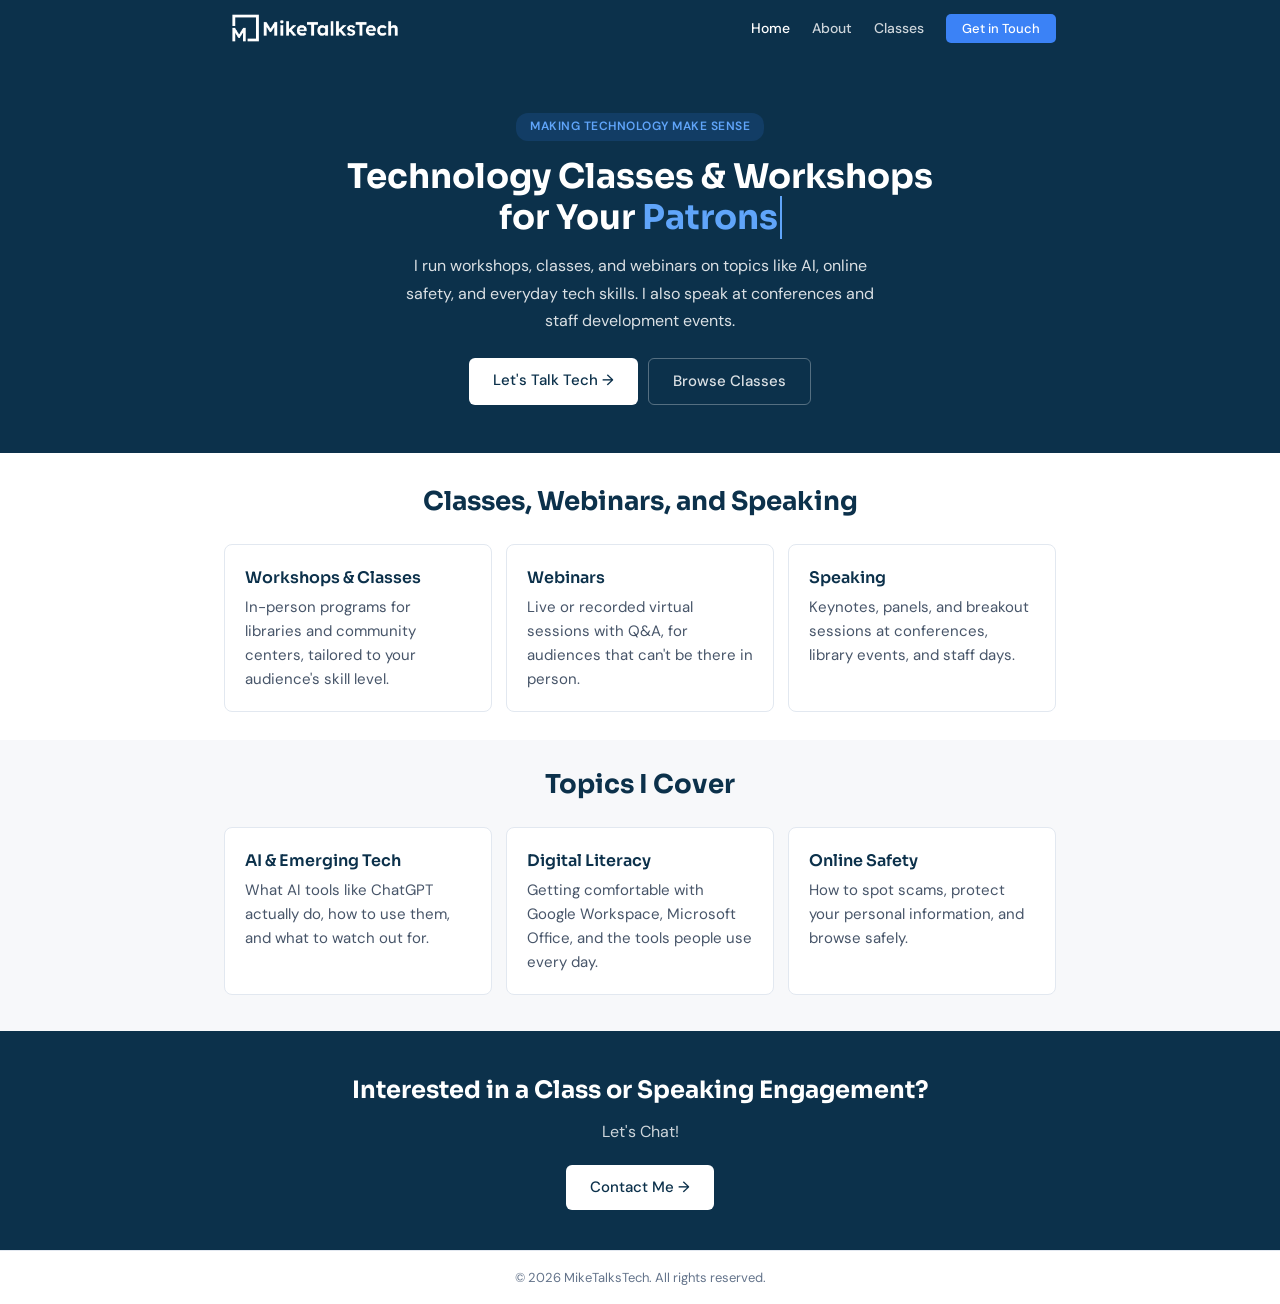
==== commit fbb050fb: "Add files via upload" ====
--- a/index.html
+++ b/index.html
@@ -1,11 +1,47 @@
 <!DOCTYPE html>
 <html lang="en">
 <head>
+  <!-- Google Analytics -->
+  <script async src="https://www.googletagmanager.com/gtag/js?id=G-N8987LX8X8"></script>
+  <script>
+    window.dataLayer = window.dataLayer || [];
+    function gtag(){dataLayer.push(arguments);}
+    gtag("js", new Date());
+    gtag("config", "G-N8987LX8X8");
+  </script>
   <meta charset="UTF-8">
   <meta name="viewport" content="width=device-width, initial-scale=1.0">
   <title>MikeTalksTech | Technology Workshops, Training & Speaking</title>
   <meta name="description" content="Workshops, classes, and talks that make technology approachable for libraries, businesses, and community organizations.">
+  <link rel="canonical" href="https://miketalkstech.com/">
+  <link rel="icon" href="/favicon.png" type="image/png">
+  <link rel="apple-touch-icon" href="/apple-touch-icon.png">
+  <meta property="og:type" content="website">
+  <meta property="og:title" content="MikeTalksTech | Technology Workshops, Training & Speaking">
+  <meta property="og:description" content="Technology classes, workshops, and speaking for libraries, community organizations, and businesses.">
+  <meta property="og:url" content="https://miketalkstech.com/">
+  <meta property="og:image" content="https://miketalkstech.com/images/og-image.png">
+  <meta property="og:site_name" content="MikeTalksTech">
+  <meta name="twitter:card" content="summary">
+  <meta name="twitter:title" content="MikeTalksTech | Technology Workshops, Training & Speaking">
+  <meta name="twitter:description" content="Technology classes, workshops, and speaking for libraries, community organizations, and businesses.">
   <link rel="stylesheet" href="style.css">
+  <script type="application/ld+json">
+  {
+    "@context": "https://schema.org",
+    "@type": "ProfessionalService",
+    "name": "MikeTalksTech",
+    "description": "Technology classes, workshops, webinars, and speaking engagements for libraries, community organizations, and businesses.",
+    "url": "https://miketalkstech.com/",
+    "founder": {
+      "@type": "Person",
+      "name": "Michael Bartolomeo",
+      "jobTitle": "Librarian & Technology Instructor"
+    },
+    "areaServed": "Long Island, New York",
+    "serviceType": ["Technology Education", "Workshops", "Webinars", "Speaking Engagements"]
+  }
+  </script>
 </head>
 <body>
 
@@ -34,7 +70,6 @@
   <section class="sec">
     <div class="w">
       <div class="sec-head">
-        <div class="sec-label">How I Work</div>
         <h2>Classes, Webinars, and Speaking</h2>
       </div>
       <div class="row3">
@@ -57,7 +92,6 @@
   <section class="sec sec-alt">
     <div class="w">
       <div class="sec-head">
-        <div class="sec-label">What I Teach</div>
         <h2>Topics I Cover</h2>
       </div>
       <div class="row3">
@@ -79,7 +113,7 @@
 
   <section class="cta">
     <h2>Interested in a Class or Speaking Engagement?</h2>
-    <p>I'd love to hear about what you're looking for.</p>
+    <p>Let's Chat!</p>
     <a href="/contact/" class="btn btn-w">Contact Me &rarr;</a>
   </section>
 
--- a/style.css
+++ b/style.css
@@ -53,7 +53,7 @@
   justify-content: space-between;
 }
 
-.nav-bar img { height: 32px; width: auto; }
+.nav-bar img { height: 38px; width: auto; }
 
 .nav-links { list-style: none; display: flex; gap: 22px; align-items: center; }
 
@@ -279,16 +279,16 @@
 /* ===== ABOUT ===== */
 .bio {
   display: grid;
-  grid-template-columns: 180px 1fr;
+  grid-template-columns: 220px 1fr;
   gap: 28px;
-  align-items: start;
+  align-items: center;
 }
 
 .bio img {
-  width: 180px;
-  height: 180px;
+  width: 220px;
+  height: 220px;
   object-fit: cover;
-  border-radius: 10px;
+  border-radius: 50%;
 }
 
 .bio p { font-size: 16px; color: var(--text-mid); line-height: 1.75; margin-bottom: 10px; }
@@ -359,7 +359,7 @@
   .row3 { grid-template-columns: 1fr; }
   .cls-grid { grid-template-columns: 1fr; }
   .bio { grid-template-columns: 1fr; text-align: center; }
-  .bio img { margin: 0 auto; }
+  .bio img { margin: 0 auto; width: 180px; height: 180px; }
   .bio-btns { justify-content: center; }
   .contact-row { grid-template-columns: 1fr; }
 }
